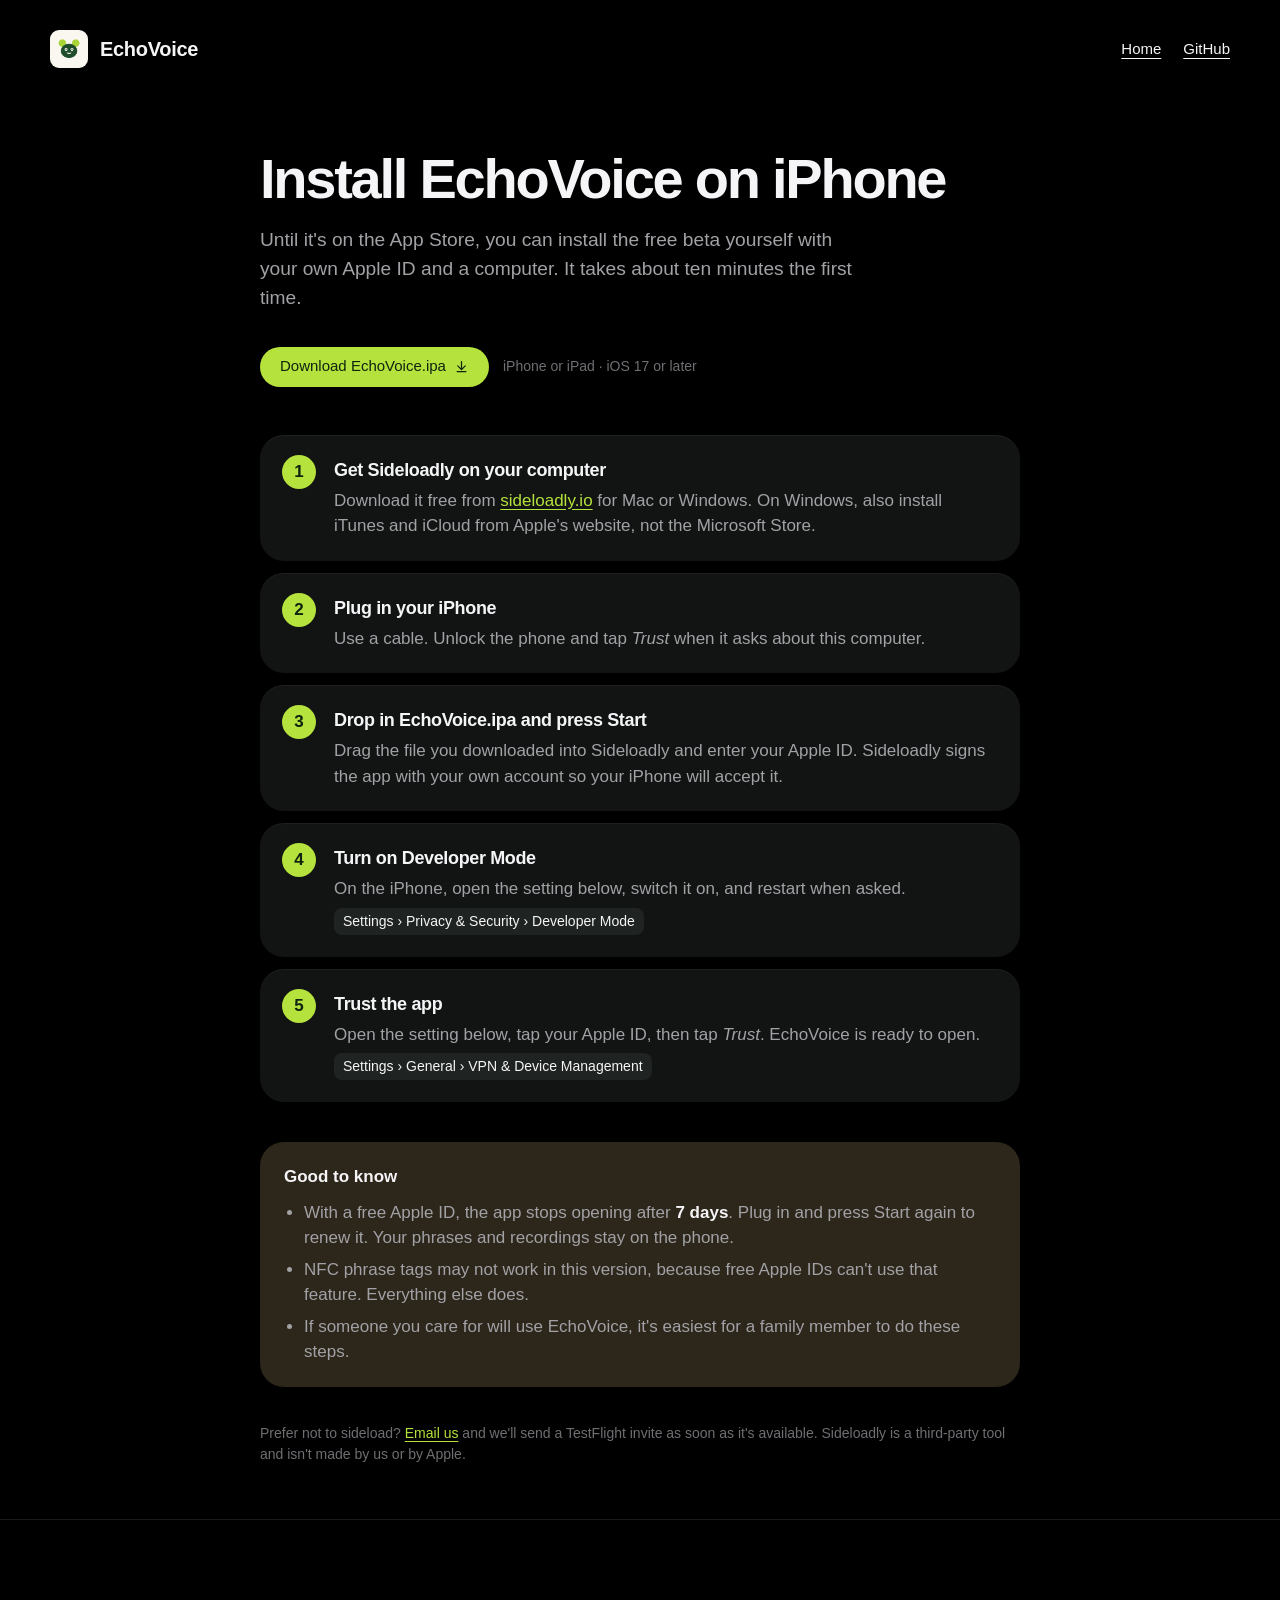
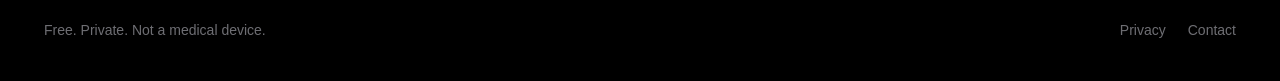
==== docs/install/index.html @ b1e069a7 "feat: EchoVoice, a free and private AAC app for iPhone and iPad Initial public release of the app so" ====
<!doctype html>
<html lang="en">
<head>
  <meta charset="utf-8">
  <meta name="viewport" content="width=device-width, initial-scale=1, viewport-fit=cover">
  <title>Install EchoVoice</title>
  <meta name="description" content="How to install the EchoVoice beta on your iPhone or iPad with Sideloadly.">
  <meta name="theme-color" content="#000000">
  <link rel="icon" href="../assets/app-icon.png" type="image/png">
  <link rel="stylesheet" href="../site.css">
  <style>
    .install { width: min(760px, 100% - 32px); margin: 0 auto; padding: 150px 0 40px; }
    .install h1 { font-size: clamp(36px, 5vw, 56px); font-weight: 600; letter-spacing: -.04em; }
    .install .lead { margin: 18px 0 0; max-width: 600px; text-align: left; }
    .dl { display: flex; flex-wrap: wrap; align-items: center; gap: 14px; margin: 34px 0 10px; }
    .dl small { color: var(--dim); font-size: 14px; }
    .steps { list-style: none; margin: 48px 0 0; padding: 0; counter-reset: step; display: grid; gap: 12px; }
    .steps li { counter-increment: step; position: relative; padding: 22px 24px 22px 74px; border-radius: 24px; background: #121413; box-shadow: inset 0 1px 0 rgba(255, 255, 255, .05); color: var(--muted); }
    .steps li::before { content: counter(step); position: absolute; left: 22px; top: 20px; width: 34px; height: 34px; border-radius: 50%; display: grid; place-items: center; background: var(--lime); color: var(--lime-ink); font-weight: 700; }
    .steps b { display: block; color: var(--ink); font-size: 18px; letter-spacing: -.02em; margin-bottom: 4px; }
    .steps a, .fine a { color: var(--lime); text-decoration: underline; text-underline-offset: 3px; }
    .path { display: inline-block; margin-top: 6px; padding: 3px 9px; border-radius: 8px; background: #1f2321; color: var(--ink); font-size: 14px; }
    .heads { margin: 40px 0 0; padding: 22px 24px; border-radius: 24px; background: color-mix(in srgb, var(--amber) 12%, #121413); color: var(--muted); }
    .heads b { color: var(--ink); }
    .heads ul { margin: 10px 0 0; padding-left: 20px; display: grid; gap: 6px; }
    .fine { margin-top: 36px; color: var(--dim); font-size: 14px; }
  </style>
</head>
<body>
  <header class="topbar">
    <a class="brand brand-lg" href="../" aria-label="EchoVoice home">
      <img src="../assets/app-icon.png" alt="" width="38" height="38">
      <span>EchoVoice</span>
    </a>
    <nav class="top-links" aria-label="Quick links">
      <a href="../">Home</a>
      <a href="https://github.com/ayaanrustagi/echovoice">GitHub</a>
    </nav>
  </header>

  <main class="install">
    <h1>Install EchoVoice on iPhone</h1>
    <p class="lead">Until it's on the App Store, you can install the free beta yourself with your own Apple ID and a computer. It takes about ten minutes the first time.</p>

    <div class="dl">
      <a class="cta cta-sm" href="https://github.com/ayaanrustagi/echovoice/releases/latest/download/EchoVoice.ipa">Download EchoVoice.ipa <svg class="i" viewBox="0 0 24 24"><path d="M12 4v12M6 11l6 6 6-6M5 20h14"/></svg></a>
      <small>iPhone or iPad · iOS 17 or later</small>
    </div>

    <ol class="steps">
      <li><b>Get Sideloadly on your computer</b>Download it free from <a href="https://sideloadly.io">sideloadly.io</a> for Mac or Windows. On Windows, also install iTunes and iCloud from Apple's website, not the Microsoft Store.</li>
      <li><b>Plug in your iPhone</b>Use a cable. Unlock the phone and tap <em>Trust</em> when it asks about this computer.</li>
      <li><b>Drop in EchoVoice.ipa and press Start</b>Drag the file you downloaded into Sideloadly and enter your Apple ID. Sideloadly signs the app with your own account so your iPhone will accept it.</li>
      <li><b>Turn on Developer Mode</b>On the iPhone, open the setting below, switch it on, and restart when asked.<br><span class="path">Settings › Privacy &amp; Security › Developer Mode</span></li>
      <li><b>Trust the app</b>Open the setting below, tap your Apple ID, then tap <em>Trust</em>. EchoVoice is ready to open.<br><span class="path">Settings › General › VPN &amp; Device Management</span></li>
    </ol>

    <div class="heads">
      <b>Good to know</b>
      <ul>
        <li>With a free Apple ID, the app stops opening after <b>7 days</b>. Plug in and press Start again to renew it. Your phrases and recordings stay on the phone.</li>
        <li>NFC phrase tags may not work in this version, because free Apple IDs can't use that feature. Everything else does.</li>
        <li>If someone you care for will use EchoVoice, it's easiest for a family member to do these steps.</li>
      </ul>
    </div>

    <p class="fine">Prefer not to sideload? <a href="mailto:ayaan.rustagi2010@gmail.com?subject=EchoVoice%20beta">Email us</a> and we'll send a TestFlight invite as soon as it's available. Sideloadly is a third-party tool and isn't made by us or by Apple.</p>
  </main>

  <footer class="foot">
    <div class="foot-row">
      <span>Free. Private. Not a medical device.</span>
      <nav aria-label="Footer"><a href="../privacy/">Privacy</a><a href="mailto:ayaan.rustagi2010@gmail.com">Contact</a></nav>
    </div>
  </footer>
</body>
</html>
---- docs/site.css ----
:root {
  --bg: #000;
  --ink: #f5f5f7;
  --muted: #a1a1a6;
  --dim: #6e6e73;
  --panel: #111312;
  --panel-2: #1a1d1b;
  --line: rgba(255, 255, 255, .1);
  --lime: #b5e23c;
  --lime-ink: #10230f;
  --forest: #1e4f2e;
  --amber: #f0a64a;
  --red: #df4b49;
  --frame-a: #9aa0a8;
  --frame-b: #3a3e45;
  --font: -apple-system, BlinkMacSystemFont, "SF Pro Display", "SF Pro Text", "Helvetica Neue", Helvetica, Arial, sans-serif;
  --ease: cubic-bezier(.16, 1, .3, 1);
  --spring: cubic-bezier(.34, 1.56, .64, 1);
  /* die-cut sticker edge: white rim + soft drop */
  --die: drop-shadow(2.5px 0 0 #fff) drop-shadow(-2.5px 0 0 #fff) drop-shadow(0 2.5px 0 #fff) drop-shadow(0 -2.5px 0 #fff) drop-shadow(0 14px 22px rgba(0, 0, 0, .55));
  color-scheme: dark;
}

*, *::before, *::after { box-sizing: border-box; }
html { scroll-behavior: smooth; -webkit-text-size-adjust: 100%; }
body { margin: 0; background: var(--bg); color: var(--ink); font: 400 17px/1.5 var(--font); -webkit-font-smoothing: antialiased; overflow-x: hidden; }
img { display: block; max-width: 100%; height: auto; }
a { color: inherit; text-decoration: none; }
figure { margin: 0; }
:focus-visible { outline: 2px solid var(--lime); outline-offset: 4px; border-radius: 10px; }
.i { width: 18px; height: 18px; fill: none; stroke: currentColor; stroke-width: 2; stroke-linecap: round; stroke-linejoin: round; flex: none; }
.skip { position: absolute; left: -999px; top: 10px; z-index: 99; background: var(--lime); color: var(--lime-ink); padding: 8px 14px; border-radius: 999px; }
.skip:focus { left: 16px; }

h1, h2 { margin: 0; font-weight: 700; letter-spacing: -.035em; line-height: 1.04; text-wrap: balance; }
h1 { font-size: clamp(40px, 5.6vw, 76px); }
h2 { font-size: clamp(32px, 4.4vw, 56px); }
.mega { font-size: clamp(48px, 8.4vw, 120px); line-height: .98; letter-spacing: -.045em; }
.lead { margin: 20px auto 0; max-width: 600px; font-size: clamp(17px, 1.5vw, 20px); color: var(--muted); }
.lime { color: var(--lime); }

/* ── Liquid glass ── */
.liquid {
  position: relative;
  background: rgba(38, 42, 40, .42);
  backdrop-filter: blur(18px) saturate(190%) brightness(1.08);
  -webkit-backdrop-filter: blur(18px) saturate(190%) brightness(1.08);
  box-shadow:
    inset 0 1px .5px rgba(255, 255, 255, .28),
    inset 0 -1px .5px rgba(255, 255, 255, .06),
    inset 0 0 8px rgba(255, 255, 255, .05),
    0 .5px 1px rgba(0, 0, 0, .3),
    0 14px 34px -10px rgba(0, 0, 0, .6);
  border: 0;
}
/* specular rim: bright at the top-left, fading around the edge */
.liquid::before {
  content: ""; position: absolute; inset: 0; border-radius: inherit; padding: 1px; pointer-events: none;
  background: linear-gradient(140deg, rgba(255, 255, 255, .55), rgba(255, 255, 255, .08) 30%, rgba(255, 255, 255, .02) 60%, rgba(255, 255, 255, .22));
  -webkit-mask: linear-gradient(#000 0 0) content-box, linear-gradient(#000 0 0);
  -webkit-mask-composite: xor; mask-composite: exclude;
}
@supports not ((backdrop-filter: blur(1px)) or (-webkit-backdrop-filter: blur(1px))) {
  .liquid { background: rgba(30, 33, 31, .94); }
}

/* ── Top bar (scrolls away) ── */
.topbar { position: absolute; inset: 0 0 auto; z-index: 20; display: flex; justify-content: space-between; align-items: center; width: min(1180px, 100% - 32px); margin: 0 auto; padding-top: 30px; }
.brand { display: flex; align-items: center; gap: 10px; font-weight: 600; font-size: 17px; letter-spacing: -.015em; }
.brand img { border-radius: 8px; }
.brand-lg { font-size: 20px; gap: 12px; }
.brand-lg img { border-radius: 9px; }
.top-links { display: flex; gap: 22px; }
.top-links a { display: inline-flex; align-items: center; gap: 6px; font-weight: 500; font-size: 15px; text-decoration: underline; text-underline-offset: 4px; text-decoration-thickness: 1px; }
.top-links a:hover { color: var(--lime); }
.top-links .i { width: 15px; height: 15px; }

/* ── Glass pill (slides in after the hero) ── */
.nav-wrap { position: fixed; inset: 14px 0 auto; z-index: 50; display: flex; justify-content: center; padding: 0 12px; pointer-events: none; }
.nav {
  pointer-events: auto; width: min(1120px, 100%);
  display: flex; align-items: center; gap: 10px;
  padding: 7px 7px 7px 14px; border-radius: 999px;
  opacity: 0; transform: translateY(-140%) scale(.96);
  transition: opacity .5s var(--ease), transform .7s var(--ease);
}
.nav.shown { opacity: 1; transform: none; }
.nav-links { margin-left: auto; display: flex; gap: 2px; }
.nav-links a { padding: 8px 14px; border-radius: 999px; font-size: 14.5px; color: rgba(245, 245, 247, .78); transition: color .2s, background .25s; }
.nav-links a:hover { color: var(--ink); background: rgba(255, 255, 255, .08); }
.nav-links a.active { color: var(--ink); background: rgba(255, 255, 255, .11); }
.nav-cta {
  display: inline-flex; align-items: center; height: 40px; padding: 0 18px; border-radius: 999px;
  background: #f5f5f7; color: #0b0c0c; font-weight: 600; font-size: 14.5px;
  transition: transform .35s var(--spring), background .2s;
}
.nav-cta:hover { transform: scale(1.04); background: #fff; }
.nav-cta:active { transform: scale(.96); }

/* ── Buttons ── */
.cta {
  display: inline-flex; align-items: center; gap: 10px;
  height: 54px; padding: 0 30px; border-radius: 999px;
  background: var(--lime); color: var(--lime-ink); font-weight: 600; font-size: 18px;
  transition: transform .4s var(--spring), box-shadow .3s;
  box-shadow: 0 0 0 0 rgba(181, 226, 60, .4);
}
.cta:hover { transform: scale(1.04); box-shadow: 0 0 0 8px rgba(181, 226, 60, .14); }
.cta:active { transform: scale(.97); }
.cta .i { transition: transform .3s var(--ease); }
.cta:hover .i { transform: translateX(3px); }
.cta.ghost { background: transparent; color: var(--ink); border: 1.5px solid var(--line); }
.cta.ghost:hover { border-color: var(--ink); box-shadow: none; }

/* ── Device frames ──
   Corner radii are proportional (width% / height%) so the screen curve matches a
   real iPhone at any size and never clips the app's own tab bar. Screen corner:
   55pt on a 393×852pt display = 14% / 6.45%. */
.iphone {
  /* Bezel p = 1.8% of width. Screen corner 14% of screen width (55pt/393pt).
     Outer corner = screen corner + bezel, so the curves stay concentric:
     horizontal 15.3% of frame width, vertical 7.2% of frame height. */
  position: relative;
  display: flow-root; /* stop the img margin collapsing out of the frame */
  padding: 0; /* % padding resolves against the PARENT's width, so the bezel lives on the img margin instead */
  border-radius: 15.3% / 7.2%;
  background: #050505;
  box-shadow:
    0 0 0 2px #a3a9b1,
    0 0 0 3.5px #4b4f56,
    0 40px 80px -30px rgba(0, 0, 0, .95);
}
.iphone::before, .iphone::after { content: ""; position: absolute; width: 3px; border-radius: 2px; background: #8d939b; }
.iphone::before { left: -5px; top: 19%; height: 6%; box-shadow: 0 46px 0 #8d939b; }
.iphone::after { right: -5px; top: 25%; height: 10%; }
.iphone img { width: 96.4%; margin: 1.8%; border-radius: 14% / 6.44%; } /* img margin % = % of the phone's own width */

.ipad {
  padding: 12px; border-radius: 40px; background: #1b1d1c;
  box-shadow: inset 0 0 0 1.5px rgba(255, 255, 255, .16), 0 50px 90px -30px rgba(0, 0, 0, .9);
}
.ipad img { border-radius: 4.5% / 3.4%; }
.ipad { border-radius: 6% / 4.5%; }

/* ── Stickers ── */
.sticker { position: absolute; display: block; filter: var(--die); transform: rotate(var(--r, 0deg)); }
.sticker svg { display: block; width: 100%; height: 100%; }

/* ── Hero ── */
.hero { position: relative; text-align: center; padding: 150px 16px 0; overflow: hidden; }
.kicker { margin: 0 0 12px; font-size: 18px; font-weight: 500; letter-spacing: -.01em; color: #8e8e93; }
.hero h1 { margin: 0 auto 26px; max-width: 760px; font-size: clamp(36px, 4.2vw, 56px); font-weight: 600; letter-spacing: -.04em; line-height: 1.06; }
.cta-sm { height: 40px; padding: 0 20px; font-size: 15px; gap: 8px; font-weight: 500; }
.cta-sm .i { width: 15px; height: 15px; }

.stage { position: relative; width: min(1100px, 100%); height: clamp(640px, 64vw, 880px); margin: 40px auto 0; perspective: 1400px; }
.hero-tilt {
  position: absolute; left: 50%; top: 4%; width: clamp(270px, 27vw, 380px); translate: -50% 0; z-index: 3;
  transform-origin: 50% 0;
  transform: rotateX(calc(16deg * (1 - var(--hp, 0)))) scale(calc(.9 + .1 * var(--hp, 0)));
}
.hero-phone { width: 100%; }
.stage .sticker { left: var(--x); top: var(--y); z-index: 4; }
.s-mic { width: 58px; height: 58px; }
.s-wave { width: 96px; height: 46px; }
.s-onetap { width: 160px; height: 87px; }
.s-bigbear { width: clamp(170px, 19vw, 250px); height: clamp(156px, 17.4vw, 229px); z-index: 2 !important; }

/* a finger tap on a tile, then what it said */
.tap {
  position: absolute; left: var(--tx, 27%); top: var(--ty, 39%); width: 54px; height: 54px; margin: -27px 0 0 -27px;
  border-radius: 50%; background: rgba(255, 255, 255, .55); box-shadow: 0 0 0 2px rgba(255, 255, 255, .8);
  opacity: 0; pointer-events: none;
  transition: left .7s var(--ease), top .7s var(--ease);
}
.tap.press { animation: press .9s var(--ease); }
@keyframes press {
  0% { opacity: 0; scale: 1.4; }
  25% { opacity: 1; scale: .8; }
  45% { opacity: .9; scale: 1; }
  100% { opacity: 0; scale: 2.2; }
}
.said {
  position: absolute; left: 88%; top: var(--by, 34%); z-index: 6; margin: 0;
  padding: 14px 20px; border-radius: 24px 24px 24px 6px;
  background: var(--lime); color: var(--lime-ink); font-weight: 700; font-size: 19px; letter-spacing: -.02em; white-space: nowrap;
  filter: var(--die);
  opacity: 0; scale: .4; transform-origin: 0 100%; rotate: -4deg;
  transition: top .5s var(--ease);
}
.said.show { animation: said 2.6s var(--spring) forwards; }
@keyframes said {
  0% { opacity: 0; scale: .4; }
  18% { opacity: 1; scale: 1; }
  80% { opacity: 1; scale: 1; translate: 0 -6px; }
  100% { opacity: 0; scale: .9; translate: 0 -16px; }
}

/* ── Blocks ── */
.block { position: relative; padding: clamp(110px, 14vw, 190px) 16px 0; text-align: center; }
.head { max-width: 720px; margin: 0 auto; }
.head p { margin: 16px auto 0; color: var(--muted); font-size: clamp(16px, 1.4vw, 19px); max-width: 560px; }

.duo { position: relative; width: min(700px, 100%); height: clamp(520px, 62vw, 700px); margin: 70px auto 0; }
.duo .iphone { position: absolute; top: 0; width: clamp(220px, 27vw, 310px); }
.duo-front { left: 50%; z-index: 2; translate: calc(-38% + var(--p, 0) * -14%) 0; rotate: calc(var(--p, 0) * -2deg); }
.duo-back { left: 50%; translate: calc(-70% + var(--p, 0) * -22%) 8%; rotate: calc(-7deg + var(--p, 0) * -3deg); opacity: .78; }
.s-tile-a { width: 120px; height: 98px; left: 4%; top: 58%; z-index: 3; }
.s-tile-b { width: 112px; height: 92px; right: 6%; top: 18%; z-index: 3; }
.points { list-style: none; margin: 40px auto 0; padding: 0; max-width: 980px; display: grid; grid-template-columns: repeat(3, 1fr); gap: 32px; text-align: left; }
.points li { color: var(--muted); font-size: 16px; border-top: 1px solid var(--line); padding-top: 18px; }
.points b { display: block; color: var(--ink); font-size: 20px; letter-spacing: -.02em; margin-bottom: 6px; }

.inline-wave { display: inline-flex; align-items: center; gap: .05em; height: .75em; vertical-align: -.02em; margin: 0 .02em; }
.inline-wave i { width: .07em; height: 100%; border-radius: 99px; background: var(--lime); animation: bars 1.2s ease-in-out infinite; transform-origin: center; }
.inline-wave i:nth-child(2n) { animation-delay: -.3s; } .inline-wave i:nth-child(3n) { animation-delay: -.6s; } .inline-wave i:nth-child(5) { animation-delay: -.9s; }
@keyframes bars { 0%, 100% { transform: scaleY(.3); } 50% { transform: scaleY(1); } }

.bank-stage { position: relative; width: min(900px, 100%); margin: 70px auto 0; }
.bank-phone { width: clamp(240px, 28vw, 320px); margin: 0 auto; }
.quote-card {
  position: absolute; display: flex; align-items: center; gap: 12px; padding: 14px 18px 14px 14px; text-align: left;
  border-radius: 22px; background: #f7f5ed; color: #0b2415; box-shadow: 0 24px 50px -16px rgba(0, 0, 0, .8);
}
.quote-card b { display: block; font-size: 16px; }
.quote-card small { color: #5a665c; font-size: 12px; }
.play { width: 38px; height: 38px; border-radius: 50%; background: var(--forest); color: var(--lime); display: grid; place-items: center; flex: none; }
.play .i { width: 16px; height: 16px; margin-left: 2px; }
.q1 { left: 0; top: 26%; rotate: -4deg; }
.q2 { right: 2%; top: 58%; rotate: 3deg; }
.s-bank-mic { width: 86px; height: 86px; right: 14%; top: 8%; }

.split { display: grid; grid-template-columns: 1fr 1fr; gap: 60px; align-items: center; width: min(1120px, 100%); margin: 0 auto; text-align: left; }
.split-copy .lead { margin-left: 0; }
.note { margin: 18px 0 0; font-size: 14px; color: var(--dim); }
.split-art { position: relative; display: flex; justify-content: center; }
.split-art .iphone { width: clamp(230px, 26vw, 310px); }
.tilt-r { rotate: 4deg; }
.mini-chart { position: absolute; left: 0; bottom: 12%; width: 220px; padding: 14px 16px; border-radius: 20px; rotate: -3deg; z-index: 2; }
.mini-chart small { font-size: 12px; color: var(--muted); }
.mini-chart svg { width: 100%; margin-top: 8px; }
.mini-chart rect { fill: rgba(181, 226, 60, .14); }
.mini-chart polyline { fill: none; stroke: var(--lime); stroke-width: 3; stroke-linecap: round; stroke-linejoin: round; stroke-dasharray: 260; stroke-dashoffset: 260; transition: stroke-dashoffset 1.6s var(--ease) .3s; }
.mini-chart.in polyline { stroke-dashoffset: 0; }

.ipads { position: relative; width: min(720px, 100%); height: clamp(340px, 42vw, 560px); margin: 60px auto 0; }
.ipad { position: absolute; width: clamp(210px, 28vw, 360px); padding: 9px; }
.ipad-front { left: 50%; z-index: 2; translate: calc(-30% + var(--p, 0) * -10%) 0; }
.ipad-back { left: 50%; translate: calc(-78% + var(--p, 0) * -14%) 10%; rotate: calc(-6deg + var(--p, 0) * -2deg); opacity: .6; }

.wall {
  width: min(1040px, 100%); margin: 60px auto 0; padding: clamp(36px, 6vw, 70px) clamp(20px, 4vw, 50px);
  border-radius: 44px; background: radial-gradient(120% 90% at 50% 0%, #17231b, #0c0f0d 70%);
  border: 1px solid var(--line);
  display: grid; grid-template-columns: repeat(3, 1fr); gap: clamp(28px, 4vw, 48px) 20px;
}
.tag { display: grid; justify-items: center; gap: 16px; }
.tag svg { width: clamp(84px, 10vw, 120px); height: clamp(84px, 10vw, 120px); filter: var(--die); transform: rotate(var(--r)); transition: transform .5s var(--spring); }
.tag:hover svg { transform: rotate(0deg) scale(1.08); }
.tag figcaption { font-weight: 600; font-size: 16px; }

.privacy .facts { width: min(980px, 100%); margin: 60px auto 0; display: grid; grid-template-columns: repeat(3, 1fr); gap: 32px; text-align: left; }
.facts p { margin: 0; padding-top: 18px; border-top: 1px solid var(--line); color: var(--muted); }
.facts b { display: block; color: var(--ink); font-size: 20px; letter-spacing: -.02em; margin-bottom: 6px; }

.story blockquote { margin: 0 auto; max-width: 860px; }
.story blockquote p { margin: 0; font-size: clamp(26px, 3.4vw, 42px); line-height: 1.2; font-weight: 600; letter-spacing: -.03em; text-wrap: balance; }
.story footer { margin-top: 26px; color: var(--muted); font-size: 15px; }
.s-story { position: relative; display: inline-block; width: 110px; height: 100px; margin-bottom: 30px; }

.get { overflow: hidden; padding-bottom: 0; }
.get-row { display: flex; flex-wrap: wrap; justify-content: center; gap: 12px; margin-top: 34px; }
/* show only the top of the phone, fading into the footer */
.peek-wrap {
  height: clamp(300px, 34vw, 420px); margin-top: 80px; overflow: hidden;
  -webkit-mask-image: linear-gradient(#000 55%, transparent); mask-image: linear-gradient(#000 55%, transparent);
}
.peek { width: clamp(240px, 28vw, 320px); margin: 0 auto; }

.foot { padding: 70px clamp(16px, 4vw, 44px) 40px; border-top: 1px solid var(--line); position: relative; z-index: 1; background: var(--bg); }
.wordmark { margin: 0; font-weight: 800; letter-spacing: -.06em; line-height: .8; font-size: clamp(64px, 17vw, 250px); color: #121513; text-align: center; user-select: none; }
.foot-row { display: flex; justify-content: space-between; flex-wrap: wrap; gap: 14px; margin-top: 30px; color: var(--dim); font-size: 14px; }
.foot-row nav { display: flex; gap: 22px; }
.foot-row a:hover { color: var(--ink); }

/* scroll parallax: JS sets --sy from each element's distance to viewport centre */
[data-speed]:not(.stage .sticker) { translate: 0 var(--sy, 0px); }

/* ── Bento ── */
.bento {
  width: min(1100px, 100%); margin: 56px auto 0;
  display: grid; grid-template-columns: repeat(4, 1fr); grid-auto-rows: 190px; gap: 12px; text-align: center;
}
.tile {
  position: relative; overflow: hidden; display: flex; flex-direction: column;
  border-radius: 26px; background: #161817; box-shadow: inset 0 1px 0 rgba(255, 255, 255, .05);
  transition: transform .5s var(--spring), background .3s;
}
.tile:hover { transform: translateY(-3px); background: #1b1e1c; }
.tile > p { margin: auto 0 0; padding: 0 16px 16px; font-size: 13px; line-height: 1.35; color: #d1d1d6; font-weight: 500; }
.b-art { flex: 1; min-height: 0; padding: 18px 18px 10px; display: flex; flex-direction: column; gap: 8px; justify-content: center; }
.b-art.center { align-items: center; }
.b-sticker { width: 86px; height: 86px; filter: var(--die); transition: transform .5s var(--spring); }
.tile:hover .b-sticker { transform: rotate(-8deg) scale(1.08); }

.b-voice { grid-row: span 2; }
.b-pdf { grid-row: span 2; }
.b-siri { grid-column: span 2; }
.b-suggest { grid-column: span 2; }
.b-ipad { grid-column: span 2; }

.crop-phone { padding: 22px 26px 0; justify-content: flex-start; }
.crop-phone img { width: 100%; border-radius: 30px 30px 0 0; outline: 6px solid #2c3036; mask-image: linear-gradient(#000 70%, transparent); -webkit-mask-image: linear-gradient(#000 70%, transparent); }
.crop-ipad { padding: 18px 40px 0; justify-content: flex-start; }
.crop-ipad img { width: 100%; border-radius: 22px 22px 0 0; outline: 8px solid #2a2c2b; mask-image: linear-gradient(#000 75%, transparent); -webkit-mask-image: linear-gradient(#000 75%, transparent); }

.chips-row { display: flex; gap: 6px; justify-content: center; }
.chips-row span { padding: 6px 12px; border-radius: 10px; background: #26302a; color: #e8f2dc; font-weight: 600; font-size: 14px; }
.suggest { display: flex; align-items: center; gap: 8px; justify-content: center; padding: 10px 14px; border-radius: 16px; font-size: 14px; font-weight: 500; color: var(--ink); }
.suggest .i { width: 15px; height: 15px; color: var(--lime); fill: var(--lime); stroke: none; }
.suggest.dim { opacity: .5; }

.partner { width: 100%; padding: 14px; border-radius: 16px; background: #f7f5ed; color: #0b2415; text-align: left; transform: rotate(180deg) scaleX(-1); }
.partner small { display: block; font-size: 10px; color: #5a665c; }
.partner b { font-size: 19px; letter-spacing: -.02em; }
.b-partner .partner { transform: none; }

.notif { display: flex; gap: 10px; align-items: flex-start; text-align: left; padding: 12px 14px; border-radius: 18px; }
.notif img { border-radius: 8px; flex: none; }
.notif div { flex: 1; display: grid; font-size: 13px; color: rgba(235, 235, 245, .65); line-height: 1.3; }
.notif b { color: var(--ink); font-size: 14px; }
.notif time { font-size: 12px; color: rgba(235, 235, 245, .4); }
.action-row { display: flex; gap: 6px; justify-content: center; }
.act { padding: 6px 12px; border-radius: 999px; background: #232624; font-size: 12px; font-weight: 600; color: #c7c7cc; }
.act.on { background: #f0a64a; color: #2b1b06; }

.round { width: 64px; height: 64px; border-radius: 50%; display: grid; place-items: center; background: #232624; box-shadow: inset 0 1px 0 rgba(255, 255, 255, .08); }
.round .i { width: 28px; height: 28px; color: var(--amber); }
.lock-ring { box-shadow: inset 0 0 0 3px var(--lime); }
.lock-ring .i { color: var(--lime); }

.doc { width: 82%; padding: 16px; border-radius: 12px; background: #f7f5ed; color: #0b2415; text-align: left; display: grid; gap: 7px; transform: rotate(-3deg); box-shadow: 0 20px 40px -14px rgba(0, 0, 0, .8); }
.doc b { font-size: 12px; }
.doc i { height: 5px; border-radius: 3px; background: #dfe3d8; }
.doc i.short { width: 60%; }
.doc svg { width: 100%; }
.doc polyline { fill: none; stroke: #1e4f2e; stroke-width: 2.5; stroke-linecap: round; stroke-linejoin: round; }
.doc span { font-size: 10px; font-weight: 700; color: #5a665c; }

.bento-cta { margin-top: 36px; }

/* ── Motion ── */
.js .load { opacity: 0; transform: translateY(26px); animation: rise 1s var(--ease) forwards; animation-delay: calc(var(--d) * .12s + .1s); }
@keyframes rise { to { opacity: 1; transform: none; } }

.js .hero-phone { opacity: 0; transform: translateY(160px); animation: rise 1.4s var(--ease) .45s forwards; }
.js .stage .sticker { opacity: 0; scale: .2; animation: pop .8s var(--spring) forwards; animation-delay: calc(.7s + var(--i, 0) * .08s); }
@keyframes pop { to { opacity: 1; scale: 1; } }
@keyframes float { 0%, 100% { transform: rotate(var(--r)) translateY(0); } 50% { transform: rotate(var(--r)) translateY(-12px); } }

/* Scroll reveal: content focuses in from a blur as it arrives */
.js .pop {
  opacity: 0; filter: blur(14px); transform: translateY(28px) rotate(var(--r, 0deg)) scale(.97);
  transition: opacity .9s var(--ease), filter 1s var(--ease), transform 1s var(--ease);
  transition-delay: var(--delay, 0s);
}
.js .pop.in { opacity: 1; filter: none; transform: rotate(var(--r, 0deg)); }
.js .sticker.pop.in { filter: var(--die); }
.js .sticker.pop { transform: rotate(var(--r)) scale(.3); }
.js .sticker.pop.in { transform: rotate(var(--r)) scale(1); }
.js .tag.pop { transform: translateY(40px) scale(.7); }
.js .tag.pop.in { transform: none; }
.js .slide-up { opacity: 0; filter: blur(10px); transform: translateY(120px); transition: opacity 1s var(--ease), filter 1.1s var(--ease), transform 1.3s var(--ease); }
.js .slide-up.in { filter: none; }
.js .slide-up.in { opacity: 1; transform: none; }
.js .tilt-r.slide-up.in { transform: none; }

@media (prefers-reduced-motion: reduce) {
  *, *::before, *::after { animation: none !important; transition: none !important; scroll-behavior: auto !important; }
  .js .load, .js .hero-phone, .js .stage .sticker, .js .pop, .js .slide-up { opacity: 1 !important; transform: none !important; scale: 1 !important; }
  .mini-chart polyline { stroke-dashoffset: 0; }
}

/* ── Responsive ── */
@media (max-width: 1000px) {
  .said { left: 58%; }
  .split { grid-template-columns: 1fr; text-align: center; }
  .split-copy .lead { margin-left: auto; }
  .bento { grid-template-columns: repeat(2, 1fr); }
  .b-ipad { grid-column: span 2; }
}
@media (max-width: 860px) {
  .nav-links { display: none; }
  .nav-cta { margin-left: auto; }
}
@media (max-width: 700px) {
  .topbar { padding-top: 22px; }
  .top-links a:first-child { display: none; }
  .hero { padding-top: 120px; }
  .kicker { font-size: 15px; }
  .stage { height: 620px; margin-top: 24px; }
  .hero-tilt { width: 250px; }
  .said { left: auto; right: -8px; font-size: 15px; padding: 10px 14px; }
  .s-bigbear { width: 120px; height: 110px; --x: 66% !important; --y: 44% !important; }
  .s-onetap { width: 110px; height: 60px; --x: 66% !important; --y: -2% !important; }
  .s-mic { width: 46px; height: 46px; --x: 2% !important; --y: 8% !important; }
  .s-wave { --x: 0% !important; --y: 56% !important; }
  .points, .privacy .facts { grid-template-columns: 1fr; gap: 20px; }
  .wall { grid-template-columns: 1fr 1fr; border-radius: 32px; }
  .q1 { left: -6px; top: 14%; } .q2 { right: -6px; top: 66%; }
  .quote-card b { font-size: 14px; }
  .s-bank-mic { right: 2%; width: 64px; height: 64px; }
  .s-tile-a { width: 92px; height: 76px; left: 0; } .s-tile-b { width: 86px; height: 70px; right: 0; }
  .mini-chart { left: 4%; bottom: -30px; }
  .ipads { height: 360px; }
  .bento { grid-auto-rows: 170px; }
  .b-siri, .b-suggest { grid-column: span 2; }
}

.file { display: grid; justify-items: center; gap: 4px; padding: 16px 18px; border-radius: 16px; background: #232624; box-shadow: inset 0 1px 0 rgba(255, 255, 255, .07); }
.file .i { width: 26px; height: 26px; color: var(--lime); margin-bottom: 4px; }
.file b { font-size: 13px; }
.file small { font-size: 11px; color: var(--muted); }

/* chart card sits on the phone: solid, not glass, so the cream screen doesn't bleed through */
.mini-chart { background: #1c1f1d; box-shadow: inset 0 1px 0 rgba(255, 255, 255, .08), 0 24px 50px -16px rgba(0, 0, 0, .85); }
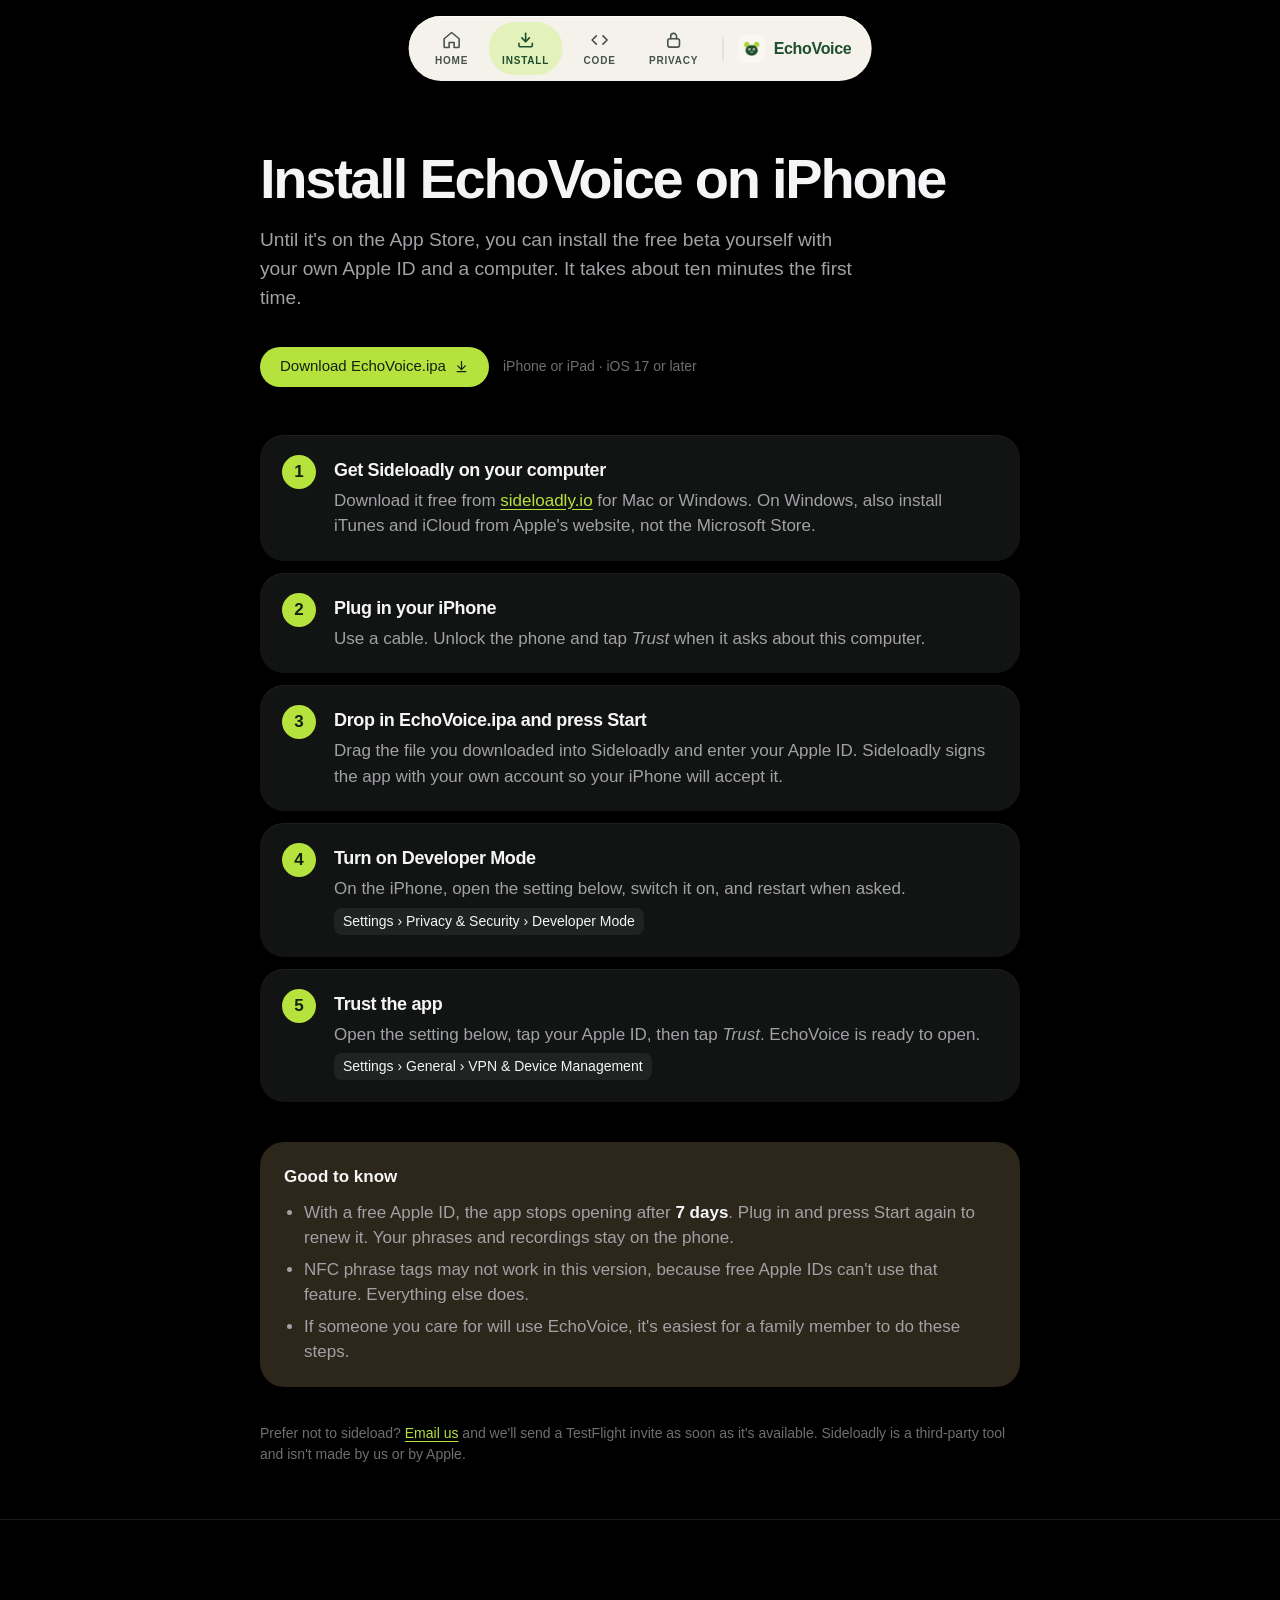
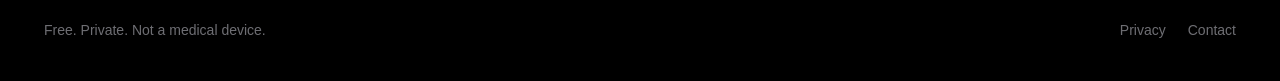
==== commit 7adb8534: "feat: swap glass nav for dock header with tab-bar on phones Co-Authored-By: Claude Opus 5.5 <noreply" ====
--- a/docs/install/index.html
+++ b/docs/install/index.html
@@ -24,18 +24,19 @@
     .heads b { color: var(--ink); }
     .heads ul { margin: 10px 0 0; padding-left: 20px; display: grid; gap: 6px; }
     .fine { margin-top: 36px; color: var(--dim); font-size: 14px; }
+    @media (max-width: 700px) { .install { padding-top: 56px; } }
   </style>
 </head>
 <body>
-  <header class="topbar">
-    <a class="brand brand-lg" href="../" aria-label="EchoVoice home">
-      <img src="../assets/app-icon.png" alt="" width="38" height="38">
-      <span>EchoVoice</span>
-    </a>
-    <nav class="top-links" aria-label="Quick links">
-      <a href="../">Home</a>
-      <a href="https://github.com/ayaanrustagi/echovoice">GitHub</a>
+  <header class="dock dock-static" aria-label="Main">
+    <nav class="dock-tabs">
+      <a class="dock-tab" href="../"><svg class="i" viewBox="0 0 24 24"><path class="ic-house" d="M3 10.5 12 3l9 7.5V20a1 1 0 0 1-1 1h-5v-6h-6v6H4a1 1 0 0 1-1-1z"/></svg>Home</a>
+      <a class="dock-tab active" href="./" aria-current="page"><svg class="i" viewBox="0 0 24 24"><g class="ic-arrow"><path d="M12 4v10"/><path d="m7.5 9.5 4.5 4.5 4.5-4.5"/></g><path d="M4 16v3a1 1 0 0 0 1 1h14a1 1 0 0 0 1-1v-3"/></svg>Install</a>
+      <a class="dock-tab" href="https://github.com/ayaanrustagi/echovoice"><svg class="i" viewBox="0 0 24 24"><path d="m8 7-5 5 5 5M16 7l5 5-5 5"/></svg>Code</a>
+      <a class="dock-tab" href="../privacy/"><svg class="i" viewBox="0 0 24 24"><rect x="5" y="10.5" width="14" height="10" rx="2.5"/><path d="M8.5 10.5V7.5a3.5 3.5 0 0 1 7 0v3"/></svg>Privacy</a>
     </nav>
+    <span class="dock-rule" aria-hidden="true"></span>
+    <a class="dock-brand" href="../" aria-label="EchoVoice home"><img src="../assets/app-icon.png" alt="" width="28" height="28"><span>EchoVoice</span></a>
   </header>
 
   <main class="install">
--- a/docs/site.css
+++ b/docs/site.css
@@ -39,63 +39,85 @@
 .lead { margin: 20px auto 0; max-width: 600px; font-size: clamp(17px, 1.5vw, 20px); color: var(--muted); }
 .lime { color: var(--lime); }
 
-/* ── Liquid glass ── */
-.liquid {
-  position: relative;
-  background: rgba(38, 42, 40, .42);
-  backdrop-filter: blur(18px) saturate(190%) brightness(1.08);
-  -webkit-backdrop-filter: blur(18px) saturate(190%) brightness(1.08);
-  box-shadow:
-    inset 0 1px .5px rgba(255, 255, 255, .28),
-    inset 0 -1px .5px rgba(255, 255, 255, .06),
-    inset 0 0 8px rgba(255, 255, 255, .05),
-    0 .5px 1px rgba(0, 0, 0, .3),
-    0 14px 34px -10px rgba(0, 0, 0, .6);
-  border: 0;
-}
-/* specular rim: bright at the top-left, fading around the edge */
-.liquid::before {
-  content: ""; position: absolute; inset: 0; border-radius: inherit; padding: 1px; pointer-events: none;
-  background: linear-gradient(140deg, rgba(255, 255, 255, .55), rgba(255, 255, 255, .08) 30%, rgba(255, 255, 255, .02) 60%, rgba(255, 255, 255, .22));
-  -webkit-mask: linear-gradient(#000 0 0) content-box, linear-gradient(#000 0 0);
-  -webkit-mask-composite: xor; mask-composite: exclude;
-}
-@supports not ((backdrop-filter: blur(1px)) or (-webkit-backdrop-filter: blur(1px))) {
-  .liquid { background: rgba(30, 33, 31, .94); }
-}
-
-/* ── Top bar (scrolls away) ── */
-.topbar { position: absolute; inset: 0 0 auto; z-index: 20; display: flex; justify-content: space-between; align-items: center; width: min(1180px, 100% - 32px); margin: 0 auto; padding-top: 30px; }
-.brand { display: flex; align-items: center; gap: 10px; font-weight: 600; font-size: 17px; letter-spacing: -.015em; }
-.brand img { border-radius: 8px; }
-.brand-lg { font-size: 20px; gap: 12px; }
-.brand-lg img { border-radius: 9px; }
-.top-links { display: flex; gap: 22px; }
-.top-links a { display: inline-flex; align-items: center; gap: 6px; font-weight: 500; font-size: 15px; text-decoration: underline; text-underline-offset: 4px; text-decoration-thickness: 1px; }
-.top-links a:hover { color: var(--lime); }
-.top-links .i { width: 15px; height: 15px; }
-
-/* ── Glass pill (slides in after the hero) ── */
-.nav-wrap { position: fixed; inset: 14px 0 auto; z-index: 50; display: flex; justify-content: center; padding: 0 12px; pointer-events: none; }
-.nav {
-  pointer-events: auto; width: min(1120px, 100%);
-  display: flex; align-items: center; gap: 10px;
-  padding: 7px 7px 7px 14px; border-radius: 999px;
-  opacity: 0; transform: translateY(-140%) scale(.96);
-  transition: opacity .5s var(--ease), transform .7s var(--ease);
-}
-.nav.shown { opacity: 1; transform: none; }
-.nav-links { margin-left: auto; display: flex; gap: 2px; }
-.nav-links a { padding: 8px 14px; border-radius: 999px; font-size: 14.5px; color: rgba(245, 245, 247, .78); transition: color .2s, background .25s; }
-.nav-links a:hover { color: var(--ink); background: rgba(255, 255, 255, .08); }
-.nav-links a.active { color: var(--ink); background: rgba(255, 255, 255, .11); }
-.nav-cta {
-  display: inline-flex; align-items: center; height: 40px; padding: 0 18px; border-radius: 999px;
-  background: #f5f5f7; color: #0b0c0c; font-weight: 600; font-size: 14.5px;
+/* ── Floating cards (solid, no glass) ── */
+.float-card { position: relative; background: #1f2321; box-shadow: inset 0 1px 0 rgba(255, 255, 255, .07), 0 14px 34px -10px rgba(0, 0, 0, .6); }
+
+/* ── Dock header: icon over label, a lime pill glides to the tab you're on ── */
+.dock {
+  --dock-bg: #f4f2ea;
+  --dock-ink: #46524a;
+  --dock-on: #1e4f2e;
+  --dock-pill: #e3f1bb;
+  position: fixed; top: 16px; left: 50%; z-index: 50;
+  display: flex; align-items: center; gap: 4px;
+  padding: 6px; border-radius: 999px;
+  background: var(--dock-bg); color: var(--dock-ink);
+  box-shadow: 0 1px 0 rgba(255, 255, 255, .9) inset, 0 10px 30px -8px rgba(0, 0, 0, .55), 0 2px 6px rgba(0, 0, 0, .25);
+  translate: -50% 0;
+  transition: translate .55s var(--ease), box-shadow .3s;
+}
+.js .dock { animation: dock-in .9s var(--spring) .15s backwards; }
+.dock.tucked { translate: -50% calc(-100% - 30px); }
+@keyframes dock-in { from { translate: -50% -140%; } }
+
+.dock-tabs { position: relative; display: flex; }
+.dock-ind {
+  position: absolute; top: 0; bottom: 0; left: 0; width: 0; border-radius: 999px;
+  background: var(--dock-pill); opacity: 0; pointer-events: none;
+  transition: translate .5s var(--spring), width .5s var(--spring), opacity .25s;
+}
+.dock-ind.on { opacity: 1; }
+.dock-static .dock-tab.active { background: var(--dock-pill); }
+
+.dock-tab {
+  position: relative; z-index: 1;
+  display: grid; justify-items: center; gap: 3px;
+  min-width: 74px; padding: 8px 12px 7px; border-radius: 999px;
+  font-size: 10px; font-weight: 700; letter-spacing: .08em; text-transform: uppercase;
+  transition: color .25s;
+}
+.dock-tab .i { width: 20px; height: 20px; stroke-width: 1.9; overflow: visible; }
+.dock-tab:hover, .dock-tab.active { color: var(--dock-on); }
+.js .dock-tab { animation: tab-in .6s var(--ease) backwards; animation-delay: calc(.45s + var(--n, 0) * .05s); }
+@keyframes tab-in { from { opacity: 0; translate: 0 6px; } }
+
+/* each icon has its own little move */
+.dock-tab .i * { transform-box: fill-box; transform-origin: center; }
+.dock-tab:hover .ic-house    { animation: hop .5s var(--spring); }
+.dock-tab:hover .ic-grid rect:nth-child(odd)  { animation: blink-tile .5s var(--ease); }
+.dock-tab:hover .ic-grid rect:nth-child(even) { animation: blink-tile .5s var(--ease) .12s; }
+.dock-tab:hover .ic-bars line { animation: eq .7s var(--ease); transform-origin: center; }
+.dock-tab:hover .ic-bars line:nth-child(2) { animation-delay: .08s; }
+.dock-tab:hover .ic-bars line:nth-child(3) { animation-delay: .16s; }
+.dock-tab:hover .ic-bars line:nth-child(4) { animation-delay: .24s; }
+.dock-tab:hover .ic-line { stroke-dasharray: 40; animation: draw .7s var(--ease); }
+.dock-tab:hover .ic-heart    { animation: beat .8s var(--ease); }
+@keyframes hop { 40% { transform: translateY(-3px); } }
+@keyframes blink-tile { 45% { transform: scale(.55); } }
+@keyframes eq { 35% { transform: scaleY(.35); } 70% { transform: scaleY(1.25); } }
+@keyframes draw { from { stroke-dashoffset: 40; } }
+@keyframes beat { 20% { transform: scale(1.25); } 40% { transform: scale(.95); } 60% { transform: scale(1.15); } }
+
+.dock-get {
+  display: grid; justify-items: center; gap: 3px;
+  min-width: 82px; padding: 8px 14px 7px; margin-left: 2px; border-radius: 999px;
+  background: var(--forest); color: #eaf6c8;
+  font-size: 10px; font-weight: 700; letter-spacing: .08em; text-transform: uppercase;
   transition: transform .35s var(--spring), background .2s;
 }
-.nav-cta:hover { transform: scale(1.04); background: #fff; }
-.nav-cta:active { transform: scale(.96); }
+.dock-get .i { width: 20px; height: 20px; stroke-width: 1.9; }
+.dock-get .ic-arrow { transform-box: fill-box; }
+.dock-get:hover { background: #245c36; transform: scale(1.04); }
+.dock-get:hover .ic-arrow { animation: drop .7s var(--ease); }
+.dock-get:active { transform: scale(.96); }
+@keyframes drop { 40% { transform: translateY(3px); } 41% { opacity: 1; } }
+
+.dock-rule { width: 1px; height: 24px; margin: 0 10px 0 8px; background: rgba(30, 79, 46, .16); }
+.dock-brand { display: flex; align-items: center; gap: 8px; padding-right: 14px; color: var(--dock-on); font-weight: 800; font-size: 16px; letter-spacing: -.02em; }
+.dock-brand img { width: 28px; height: 28px; border-radius: 7px; transition: rotate .5s var(--spring); }
+.dock-brand:hover img { rotate: -12deg; }
+
+.mob-brand { display: none; }
 
 /* ── Buttons ── */
 .cta {
@@ -390,13 +412,22 @@
   .b-ipad { grid-column: span 2; }
 }
 @media (max-width: 860px) {
-  .nav-links { display: none; }
-  .nav-cta { margin-left: auto; }
+  .dock-tab { min-width: 64px; padding-inline: 8px; }
+  .dock-rule, .dock-brand span { display: none; }
+  .dock-brand { padding: 0 6px 0 4px; }
 }
 @media (max-width: 700px) {
-  .topbar { padding-top: 22px; }
-  .top-links a:first-child { display: none; }
-  .hero { padding-top: 120px; }
+  /* on phones the dock becomes a tab bar at the bottom, like an iPhone app */
+  .dock { top: auto; bottom: calc(12px + env(safe-area-inset-bottom)); gap: 2px; padding: 5px; }
+  .dock.tucked { translate: -50% calc(100% + 30px); }
+  @keyframes dock-in { from { translate: -50% 140%; } }
+  .dock-brand, .dock-rule, .dock-tab.wide { display: none; }
+  .dock-static .dock-brand { display: flex; padding: 0 8px 0 6px; }
+  .dock-tab, .dock-get { min-width: 0; width: 62px; padding: 7px 0 6px; font-size: 9px; letter-spacing: .05em; }
+  .foot { padding-bottom: 110px; }
+  .hero { padding-top: 34px; }
+  .mob-brand { display: inline-flex; align-items: center; gap: 10px; margin-bottom: 34px; font-weight: 700; font-size: 18px; letter-spacing: -.02em; }
+  .mob-brand img { border-radius: 8px; }
   .kicker { font-size: 15px; }
   .stage { height: 620px; margin-top: 24px; }
   .hero-tilt { width: 250px; }
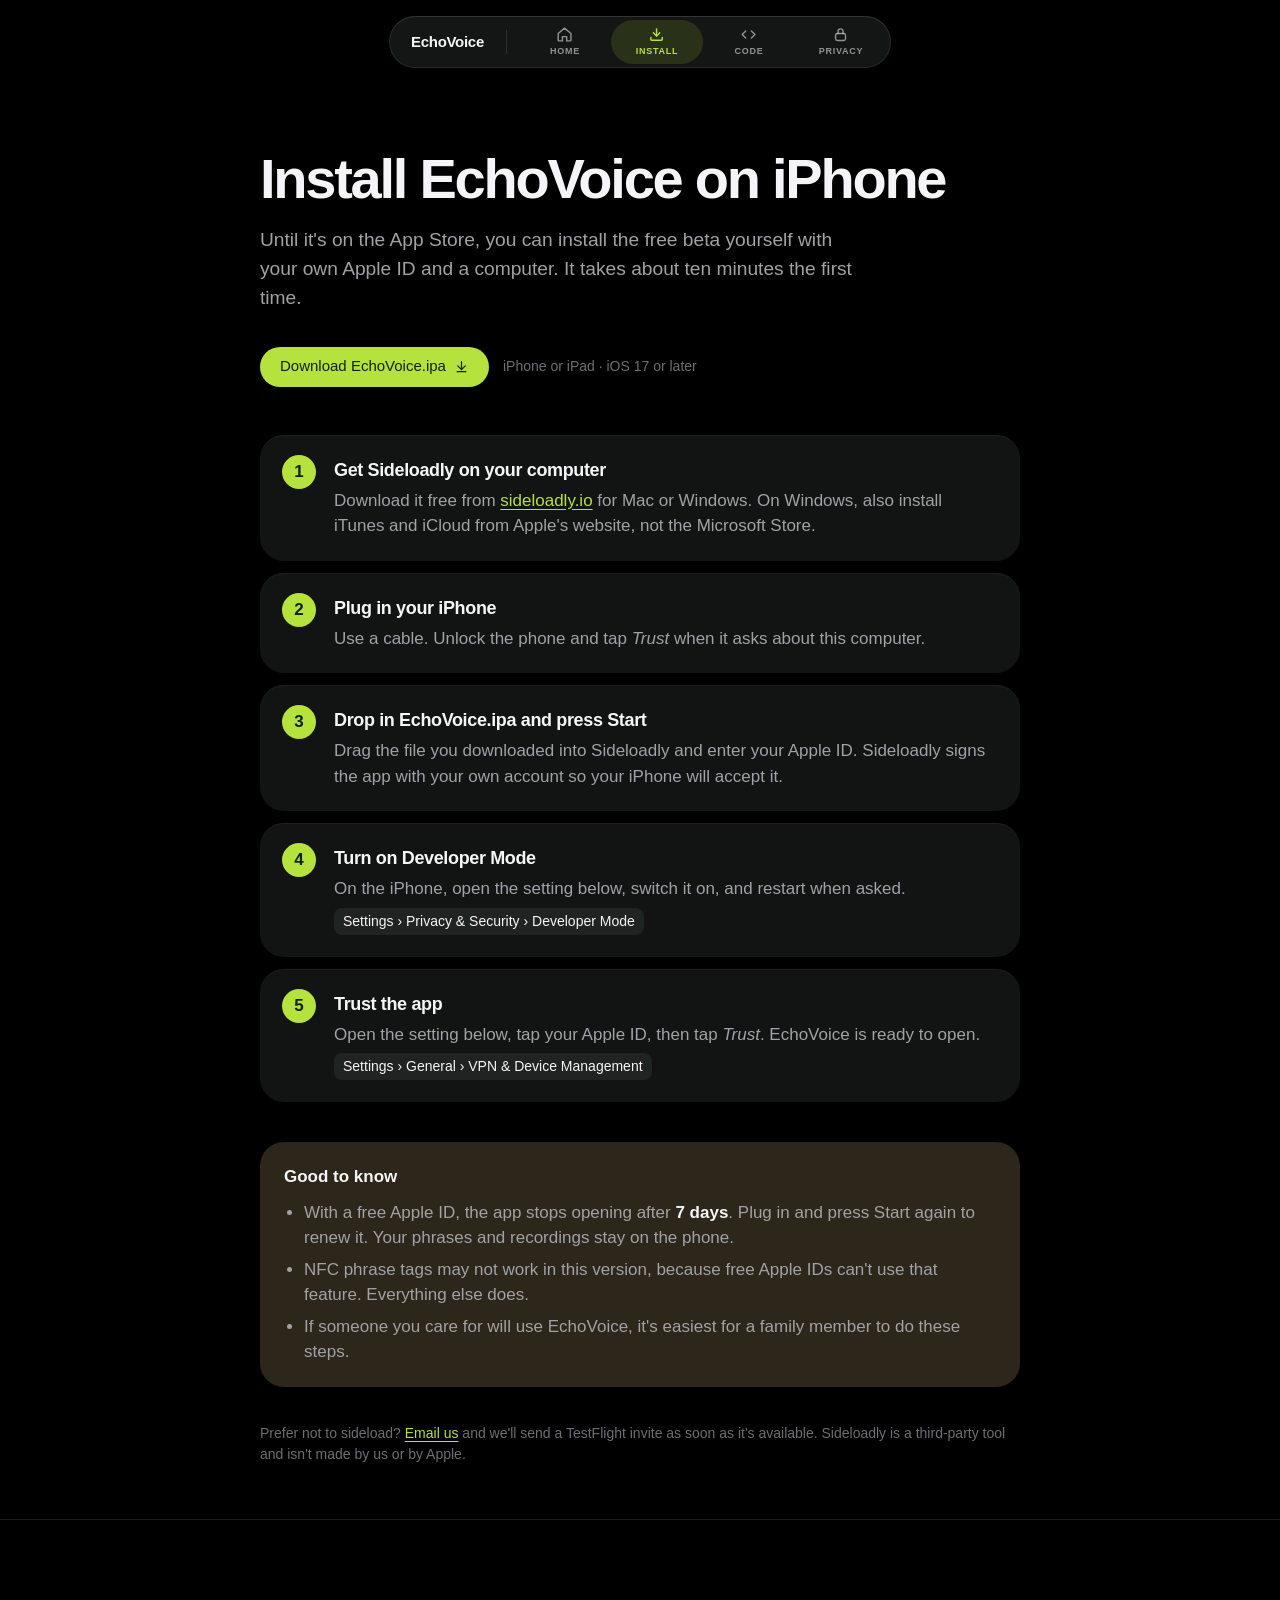
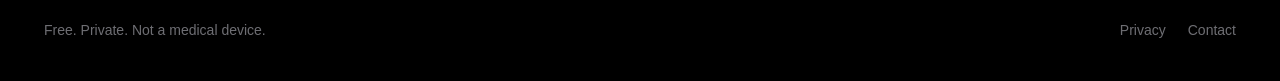
==== commit f38329ff: "feat: darker slimmer dock, brand on left, shorter page Drop the iPad, sticker wall and privacy secti" ====
--- a/docs/install/index.html
+++ b/docs/install/index.html
@@ -29,14 +29,14 @@
 </head>
 <body>
   <header class="dock dock-static" aria-label="Main">
+    <a class="dock-brand" href="../">EchoVoice</a>
+    <span class="dock-rule" aria-hidden="true"></span>
     <nav class="dock-tabs">
       <a class="dock-tab" href="../"><svg class="i" viewBox="0 0 24 24"><path class="ic-house" d="M3 10.5 12 3l9 7.5V20a1 1 0 0 1-1 1h-5v-6h-6v6H4a1 1 0 0 1-1-1z"/></svg>Home</a>
       <a class="dock-tab active" href="./" aria-current="page"><svg class="i" viewBox="0 0 24 24"><g class="ic-arrow"><path d="M12 4v10"/><path d="m7.5 9.5 4.5 4.5 4.5-4.5"/></g><path d="M4 16v3a1 1 0 0 0 1 1h14a1 1 0 0 0 1-1v-3"/></svg>Install</a>
       <a class="dock-tab" href="https://github.com/ayaanrustagi/echovoice"><svg class="i" viewBox="0 0 24 24"><path d="m8 7-5 5 5 5M16 7l5 5-5 5"/></svg>Code</a>
       <a class="dock-tab" href="../privacy/"><svg class="i" viewBox="0 0 24 24"><rect x="5" y="10.5" width="14" height="10" rx="2.5"/><path d="M8.5 10.5V7.5a3.5 3.5 0 0 1 7 0v3"/></svg>Privacy</a>
     </nav>
-    <span class="dock-rule" aria-hidden="true"></span>
-    <a class="dock-brand" href="../" aria-label="EchoVoice home"><img src="../assets/app-icon.png" alt="" width="28" height="28"><span>EchoVoice</span></a>
   </header>
 
   <main class="install">
--- a/docs/site.css
+++ b/docs/site.css
@@ -44,15 +44,15 @@
 
 /* ── Dock header: icon over label, a lime pill glides to the tab you're on ── */
 .dock {
-  --dock-bg: #f4f2ea;
-  --dock-ink: #46524a;
-  --dock-on: #1e4f2e;
-  --dock-pill: #e3f1bb;
+  --dock-bg: rgba(22, 24, 23, .92);
+  --dock-ink: rgba(245, 245, 247, .55);
+  --dock-on: var(--lime);
+  --dock-pill: rgba(181, 226, 60, .13);
   position: fixed; top: 16px; left: 50%; z-index: 50;
   display: flex; align-items: center; gap: 4px;
-  padding: 6px; border-radius: 999px;
+  padding: 4px; border-radius: 999px;
   background: var(--dock-bg); color: var(--dock-ink);
-  box-shadow: 0 1px 0 rgba(255, 255, 255, .9) inset, 0 10px 30px -8px rgba(0, 0, 0, .55), 0 2px 6px rgba(0, 0, 0, .25);
+  box-shadow: inset 0 0 0 1px rgba(255, 255, 255, .08), inset 0 1px 0 rgba(255, 255, 255, .06), 0 12px 30px -10px rgba(0, 0, 0, .8);
   translate: -50% 0;
   transition: translate .55s var(--ease), box-shadow .3s;
 }
@@ -71,13 +71,14 @@
 
 .dock-tab {
   position: relative; z-index: 1;
-  display: grid; justify-items: center; gap: 3px;
-  min-width: 74px; padding: 8px 12px 7px; border-radius: 999px;
-  font-size: 10px; font-weight: 700; letter-spacing: .08em; text-transform: uppercase;
+  display: grid; justify-items: center; gap: 2px;
+  min-width: 92px; padding: 6px 16px 5px; border-radius: 999px;
+  font-size: 9px; font-weight: 700; letter-spacing: .08em; text-transform: uppercase;
   transition: color .25s;
 }
-.dock-tab .i { width: 20px; height: 20px; stroke-width: 1.9; overflow: visible; }
-.dock-tab:hover, .dock-tab.active { color: var(--dock-on); }
+.dock-tab .i { width: 17px; height: 17px; stroke-width: 2; overflow: visible; }
+.dock-tab:hover { color: var(--ink); }
+.dock-tab.active { color: var(--dock-on); }
 .js .dock-tab { animation: tab-in .6s var(--ease) backwards; animation-delay: calc(.45s + var(--n, 0) * .05s); }
 @keyframes tab-in { from { opacity: 0; translate: 0 6px; } }
 
@@ -99,23 +100,21 @@
 @keyframes beat { 20% { transform: scale(1.25); } 40% { transform: scale(.95); } 60% { transform: scale(1.15); } }
 
 .dock-get {
-  display: grid; justify-items: center; gap: 3px;
-  min-width: 82px; padding: 8px 14px 7px; margin-left: 2px; border-radius: 999px;
-  background: var(--forest); color: #eaf6c8;
-  font-size: 10px; font-weight: 700; letter-spacing: .08em; text-transform: uppercase;
+  display: grid; justify-items: center; gap: 2px;
+  min-width: 96px; padding: 6px 16px 5px; margin-left: 4px; border-radius: 999px;
+  background: var(--lime); color: var(--lime-ink);
+  font-size: 9px; font-weight: 700; letter-spacing: .08em; text-transform: uppercase;
   transition: transform .35s var(--spring), background .2s;
 }
-.dock-get .i { width: 20px; height: 20px; stroke-width: 1.9; }
+.dock-get .i { width: 17px; height: 17px; stroke-width: 2.2; }
 .dock-get .ic-arrow { transform-box: fill-box; }
-.dock-get:hover { background: #245c36; transform: scale(1.04); }
+.dock-get:hover { background: #c4ec55; transform: scale(1.04); }
 .dock-get:hover .ic-arrow { animation: drop .7s var(--ease); }
 .dock-get:active { transform: scale(.96); }
 @keyframes drop { 40% { transform: translateY(3px); } 41% { opacity: 1; } }
 
-.dock-rule { width: 1px; height: 24px; margin: 0 10px 0 8px; background: rgba(30, 79, 46, .16); }
-.dock-brand { display: flex; align-items: center; gap: 8px; padding-right: 14px; color: var(--dock-on); font-weight: 800; font-size: 16px; letter-spacing: -.02em; }
-.dock-brand img { width: 28px; height: 28px; border-radius: 7px; transition: rotate .5s var(--spring); }
-.dock-brand:hover img { rotate: -12deg; }
+.dock-rule { width: 1px; height: 24px; margin: 0 8px 0 14px; background: rgba(255, 255, 255, .12); }
+.dock-brand { display: flex; align-items: center; gap: 8px; padding: 0 4px 0 18px; color: var(--ink); font-weight: 700; font-size: 15px; letter-spacing: -.02em; }
 
 .mob-brand { display: none; }
 
@@ -157,13 +156,6 @@
 .iphone::after { right: -5px; top: 25%; height: 10%; }
 .iphone img { width: 96.4%; margin: 1.8%; border-radius: 14% / 6.44%; } /* img margin % = % of the phone's own width */
 
-.ipad {
-  padding: 12px; border-radius: 40px; background: #1b1d1c;
-  box-shadow: inset 0 0 0 1.5px rgba(255, 255, 255, .16), 0 50px 90px -30px rgba(0, 0, 0, .9);
-}
-.ipad img { border-radius: 4.5% / 3.4%; }
-.ipad { border-radius: 6% / 4.5%; }
-
 /* ── Stickers ── */
 .sticker { position: absolute; display: block; filter: var(--die); transform: rotate(var(--r, 0deg)); }
 .sticker svg { display: block; width: 100%; height: 100%; }
@@ -219,7 +211,7 @@
 }
 
 /* ── Blocks ── */
-.block { position: relative; padding: clamp(110px, 14vw, 190px) 16px 0; text-align: center; }
+.block { position: relative; padding: clamp(80px, 9vw, 130px) 16px 0; text-align: center; }
 .head { max-width: 720px; margin: 0 auto; }
 .head p { margin: 16px auto 0; color: var(--muted); font-size: clamp(16px, 1.4vw, 19px); max-width: 560px; }
 
@@ -265,29 +257,11 @@
 .mini-chart polyline { fill: none; stroke: var(--lime); stroke-width: 3; stroke-linecap: round; stroke-linejoin: round; stroke-dasharray: 260; stroke-dashoffset: 260; transition: stroke-dashoffset 1.6s var(--ease) .3s; }
 .mini-chart.in polyline { stroke-dashoffset: 0; }
 
-.ipads { position: relative; width: min(720px, 100%); height: clamp(340px, 42vw, 560px); margin: 60px auto 0; }
-.ipad { position: absolute; width: clamp(210px, 28vw, 360px); padding: 9px; }
-.ipad-front { left: 50%; z-index: 2; translate: calc(-30% + var(--p, 0) * -10%) 0; }
-.ipad-back { left: 50%; translate: calc(-78% + var(--p, 0) * -14%) 10%; rotate: calc(-6deg + var(--p, 0) * -2deg); opacity: .6; }
-
-.wall {
-  width: min(1040px, 100%); margin: 60px auto 0; padding: clamp(36px, 6vw, 70px) clamp(20px, 4vw, 50px);
-  border-radius: 44px; background: radial-gradient(120% 90% at 50% 0%, #17231b, #0c0f0d 70%);
-  border: 1px solid var(--line);
-  display: grid; grid-template-columns: repeat(3, 1fr); gap: clamp(28px, 4vw, 48px) 20px;
-}
-.tag { display: grid; justify-items: center; gap: 16px; }
-.tag svg { width: clamp(84px, 10vw, 120px); height: clamp(84px, 10vw, 120px); filter: var(--die); transform: rotate(var(--r)); transition: transform .5s var(--spring); }
-.tag:hover svg { transform: rotate(0deg) scale(1.08); }
-.tag figcaption { font-weight: 600; font-size: 16px; }
-
-.privacy .facts { width: min(980px, 100%); margin: 60px auto 0; display: grid; grid-template-columns: repeat(3, 1fr); gap: 32px; text-align: left; }
-.facts p { margin: 0; padding-top: 18px; border-top: 1px solid var(--line); color: var(--muted); }
-.facts b { display: block; color: var(--ink); font-size: 20px; letter-spacing: -.02em; margin-bottom: 6px; }
 
 .story blockquote { margin: 0 auto; max-width: 860px; }
 .story blockquote p { margin: 0; font-size: clamp(26px, 3.4vw, 42px); line-height: 1.2; font-weight: 600; letter-spacing: -.03em; text-wrap: balance; }
 .story footer { margin-top: 26px; color: var(--muted); font-size: 15px; }
+.story h2 { margin-top: clamp(70px, 8vw, 110px); }
 .s-story { position: relative; display: inline-block; width: 110px; height: 100px; margin-bottom: 30px; }
 
 .get { overflow: hidden; padding-bottom: 0; }
@@ -390,8 +364,6 @@
 .js .sticker.pop.in { filter: var(--die); }
 .js .sticker.pop { transform: rotate(var(--r)) scale(.3); }
 .js .sticker.pop.in { transform: rotate(var(--r)) scale(1); }
-.js .tag.pop { transform: translateY(40px) scale(.7); }
-.js .tag.pop.in { transform: none; }
 .js .slide-up { opacity: 0; filter: blur(10px); transform: translateY(120px); transition: opacity 1s var(--ease), filter 1.1s var(--ease), transform 1.3s var(--ease); }
 .js .slide-up.in { filter: none; }
 .js .slide-up.in { opacity: 1; transform: none; }
@@ -412,9 +384,8 @@
   .b-ipad { grid-column: span 2; }
 }
 @media (max-width: 860px) {
-  .dock-tab { min-width: 64px; padding-inline: 8px; }
-  .dock-rule, .dock-brand span { display: none; }
-  .dock-brand { padding: 0 6px 0 4px; }
+  .dock-tab { min-width: 70px; padding-inline: 8px; }
+  .dock-rule, .dock-brand { display: none; }
 }
 @media (max-width: 700px) {
   /* on phones the dock becomes a tab bar at the bottom, like an iPhone app */
@@ -422,12 +393,10 @@
   .dock.tucked { translate: -50% calc(100% + 30px); }
   @keyframes dock-in { from { translate: -50% 140%; } }
   .dock-brand, .dock-rule, .dock-tab.wide { display: none; }
-  .dock-static .dock-brand { display: flex; padding: 0 8px 0 6px; }
   .dock-tab, .dock-get { min-width: 0; width: 62px; padding: 7px 0 6px; font-size: 9px; letter-spacing: .05em; }
   .foot { padding-bottom: 110px; }
   .hero { padding-top: 34px; }
   .mob-brand { display: inline-flex; align-items: center; gap: 10px; margin-bottom: 34px; font-weight: 700; font-size: 18px; letter-spacing: -.02em; }
-  .mob-brand img { border-radius: 8px; }
   .kicker { font-size: 15px; }
   .stage { height: 620px; margin-top: 24px; }
   .hero-tilt { width: 250px; }
@@ -436,14 +405,12 @@
   .s-onetap { width: 110px; height: 60px; --x: 66% !important; --y: -2% !important; }
   .s-mic { width: 46px; height: 46px; --x: 2% !important; --y: 8% !important; }
   .s-wave { --x: 0% !important; --y: 56% !important; }
-  .points, .privacy .facts { grid-template-columns: 1fr; gap: 20px; }
-  .wall { grid-template-columns: 1fr 1fr; border-radius: 32px; }
+  .points { grid-template-columns: 1fr; gap: 20px; }
   .q1 { left: -6px; top: 14%; } .q2 { right: -6px; top: 66%; }
   .quote-card b { font-size: 14px; }
   .s-bank-mic { right: 2%; width: 64px; height: 64px; }
   .s-tile-a { width: 92px; height: 76px; left: 0; } .s-tile-b { width: 86px; height: 70px; right: 0; }
   .mini-chart { left: 4%; bottom: -30px; }
-  .ipads { height: 360px; }
   .bento { grid-auto-rows: 170px; }
   .b-siri, .b-suggest { grid-column: span 2; }
 }
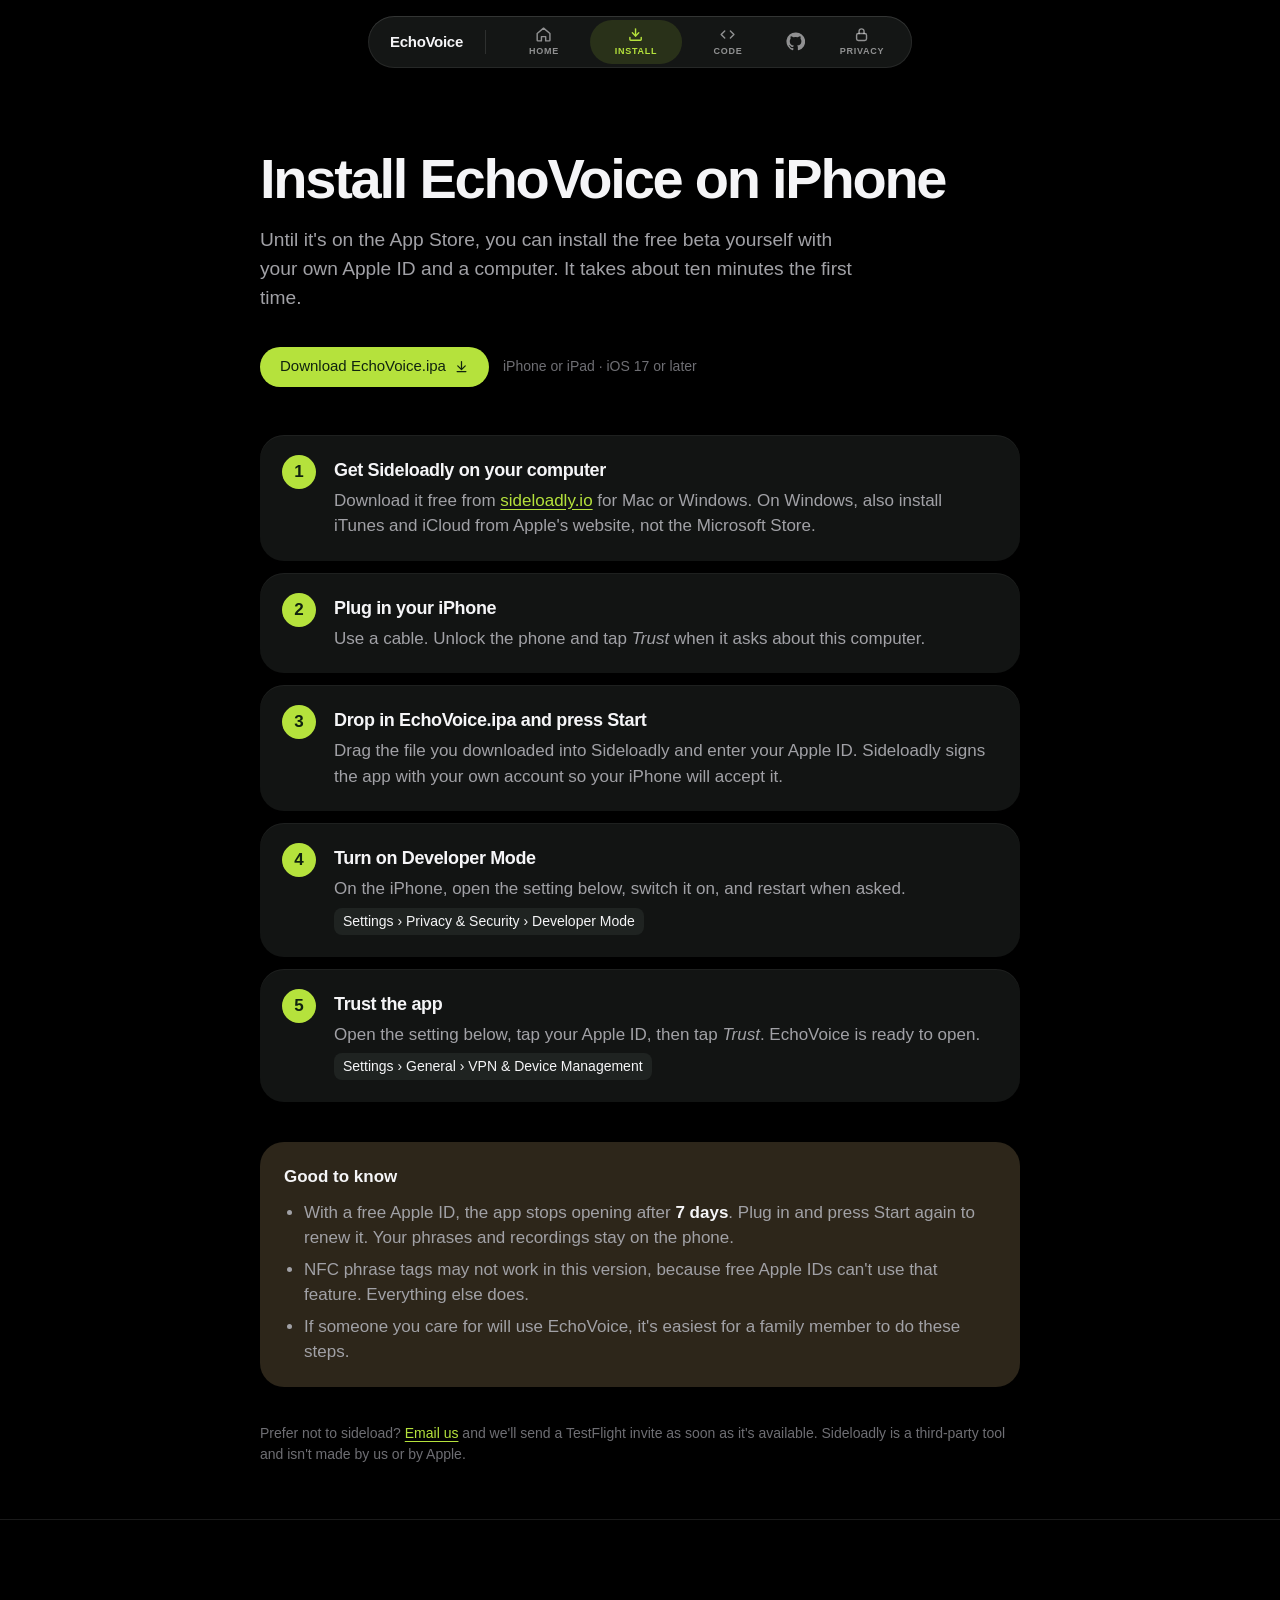
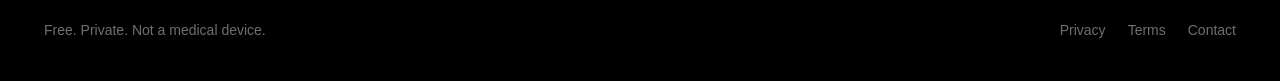
==== commit f32aef7d: "feat: add privacy and terms pages, GitHub button in header" ====
--- a/docs/install/index.html
+++ b/docs/install/index.html
@@ -35,6 +35,7 @@
       <a class="dock-tab" href="../"><svg class="i" viewBox="0 0 24 24"><path class="ic-house" d="M3 10.5 12 3l9 7.5V20a1 1 0 0 1-1 1h-5v-6h-6v6H4a1 1 0 0 1-1-1z"/></svg>Home</a>
       <a class="dock-tab active" href="./" aria-current="page"><svg class="i" viewBox="0 0 24 24"><g class="ic-arrow"><path d="M12 4v10"/><path d="m7.5 9.5 4.5 4.5 4.5-4.5"/></g><path d="M4 16v3a1 1 0 0 0 1 1h14a1 1 0 0 0 1-1v-3"/></svg>Install</a>
       <a class="dock-tab" href="https://github.com/ayaanrustagi/echovoice"><svg class="i" viewBox="0 0 24 24"><path d="m8 7-5 5 5 5M16 7l5 5-5 5"/></svg>Code</a>
+      <a class="dock-gh" href="https://github.com/ayaanrustagi/echovoice" aria-label="EchoVoice on GitHub"><svg viewBox="0 0 24 24" fill="currentColor"><path d="M12 .5a11.5 11.5 0 0 0-3.64 22.41c.58.1.79-.25.79-.56v-2c-3.2.7-3.88-1.37-3.88-1.37-.52-1.33-1.28-1.69-1.28-1.69-1.05-.71.08-.7.08-.7 1.15.08 1.76 1.19 1.76 1.19 1.03 1.76 2.7 1.25 3.36.96.1-.75.4-1.25.73-1.54-2.55-.29-5.24-1.28-5.24-5.68 0-1.25.45-2.28 1.18-3.08-.12-.29-.51-1.46.11-3.05 0 0 .97-.31 3.17 1.18a11 11 0 0 1 5.78 0c2.2-1.49 3.17-1.18 3.17-1.18.63 1.59.23 2.76.11 3.05.74.8 1.18 1.83 1.18 3.08 0 4.41-2.69 5.38-5.25 5.67.41.36.78 1.06.78 2.14v3.17c0 .31.21.67.8.56A11.5 11.5 0 0 0 12 .5z"/></svg></a>
       <a class="dock-tab" href="../privacy/"><svg class="i" viewBox="0 0 24 24"><rect x="5" y="10.5" width="14" height="10" rx="2.5"/><path d="M8.5 10.5V7.5a3.5 3.5 0 0 1 7 0v3"/></svg>Privacy</a>
     </nav>
   </header>
@@ -71,7 +72,7 @@
   <footer class="foot">
     <div class="foot-row">
       <span>Free. Private. Not a medical device.</span>
-      <nav aria-label="Footer"><a href="../privacy/">Privacy</a><a href="mailto:ayaan.rustagi2010@gmail.com">Contact</a></nav>
+      <nav aria-label="Footer"><a href="../privacy/">Privacy</a><a href="../terms/">Terms</a><a href="mailto:ayaan.rustagi2010@gmail.com">Contact</a></nav>
     </div>
   </footer>
 </body>
--- a/docs/site.css
+++ b/docs/site.css
@@ -99,6 +99,13 @@
 @keyframes draw { from { stroke-dashoffset: 40; } }
 @keyframes beat { 20% { transform: scale(1.25); } 40% { transform: scale(.95); } 60% { transform: scale(1.15); } }
 
+.dock-gh {
+  display: grid; place-items: center; width: 40px; height: 40px; align-self: center; margin-left: 2px; border-radius: 50%;
+  transition: color .25s, background .25s, transform .35s var(--spring);
+}
+.dock-gh svg { width: 19px; height: 19px; }
+.dock-gh:hover { color: var(--ink); background: var(--dock-pill); transform: scale(1.08) rotate(-8deg); }
+.js .dock-gh { animation: tab-in .6s var(--ease) backwards; animation-delay: .7s; }
 .dock-get {
   display: grid; justify-items: center; gap: 2px;
   min-width: 96px; padding: 6px 16px 5px; margin-left: 4px; border-radius: 999px;
@@ -167,9 +174,9 @@
 .cta-sm { height: 40px; padding: 0 20px; font-size: 15px; gap: 8px; font-weight: 500; }
 .cta-sm .i { width: 15px; height: 15px; }
 
-.stage { position: relative; width: min(1100px, 100%); height: clamp(640px, 64vw, 880px); margin: 40px auto 0; perspective: 1400px; }
+.stage { position: relative; width: min(1100px, 100%); height: calc(clamp(220px, 21vw, 300px) * 2.3 + 50px); margin: 32px auto 0; perspective: 1400px; }
 .hero-tilt {
-  position: absolute; left: 50%; top: 4%; width: clamp(270px, 27vw, 380px); translate: -50% 0; z-index: 3;
+  position: absolute; left: 50%; top: 4%; width: clamp(220px, 21vw, 300px); translate: -50% 0; z-index: 3;
   transform-origin: 50% 0;
   transform: rotateX(calc(16deg * (1 - var(--hp, 0)))) scale(calc(.9 + .1 * var(--hp, 0)));
 }
@@ -215,8 +222,8 @@
 .head { max-width: 720px; margin: 0 auto; }
 .head p { margin: 16px auto 0; color: var(--muted); font-size: clamp(16px, 1.4vw, 19px); max-width: 560px; }
 
-.duo { position: relative; width: min(700px, 100%); height: clamp(520px, 62vw, 700px); margin: 70px auto 0; }
-.duo .iphone { position: absolute; top: 0; width: clamp(220px, 27vw, 310px); }
+.duo { position: relative; width: min(600px, 100%); height: clamp(420px, 48vw, 540px); margin: 50px auto 0; }
+.duo .iphone { position: absolute; top: 0; width: clamp(180px, 21vw, 240px); }
 .duo-front { left: 50%; z-index: 2; translate: calc(-38% + var(--p, 0) * -14%) 0; rotate: calc(var(--p, 0) * -2deg); }
 .duo-back { left: 50%; translate: calc(-70% + var(--p, 0) * -22%) 8%; rotate: calc(-7deg + var(--p, 0) * -3deg); opacity: .78; }
 .s-tile-a { width: 120px; height: 98px; left: 4%; top: 58%; z-index: 3; }
@@ -231,7 +238,7 @@
 @keyframes bars { 0%, 100% { transform: scaleY(.3); } 50% { transform: scaleY(1); } }
 
 .bank-stage { position: relative; width: min(900px, 100%); margin: 70px auto 0; }
-.bank-phone { width: clamp(240px, 28vw, 320px); margin: 0 auto; }
+.bank-phone { width: clamp(190px, 21vw, 250px); margin: 0 auto; }
 .quote-card {
   position: absolute; display: flex; align-items: center; gap: 12px; padding: 14px 18px 14px 14px; text-align: left;
   border-radius: 22px; background: #f7f5ed; color: #0b2415; box-shadow: 0 24px 50px -16px rgba(0, 0, 0, .8);
@@ -248,7 +255,7 @@
 .split-copy .lead { margin-left: 0; }
 .note { margin: 18px 0 0; font-size: 14px; color: var(--dim); }
 .split-art { position: relative; display: flex; justify-content: center; }
-.split-art .iphone { width: clamp(230px, 26vw, 310px); }
+.split-art .iphone { width: clamp(190px, 21vw, 250px); }
 .tilt-r { rotate: 4deg; }
 .mini-chart { position: absolute; left: 0; bottom: 12%; width: 220px; padding: 14px 16px; border-radius: 20px; rotate: -3deg; z-index: 2; }
 .mini-chart small { font-size: 12px; color: var(--muted); }
@@ -271,7 +278,7 @@
   height: clamp(300px, 34vw, 420px); margin-top: 80px; overflow: hidden;
   -webkit-mask-image: linear-gradient(#000 55%, transparent); mask-image: linear-gradient(#000 55%, transparent);
 }
-.peek { width: clamp(240px, 28vw, 320px); margin: 0 auto; }
+.peek { width: clamp(190px, 21vw, 250px); margin: 0 auto; }
 
 .foot { padding: 70px clamp(16px, 4vw, 44px) 40px; border-top: 1px solid var(--line); position: relative; z-index: 1; background: var(--bg); }
 .wordmark { margin: 0; font-weight: 800; letter-spacing: -.06em; line-height: .8; font-size: clamp(64px, 17vw, 250px); color: #121513; text-align: center; user-select: none; }
@@ -393,13 +400,15 @@
   .dock.tucked { translate: -50% calc(100% + 30px); }
   @keyframes dock-in { from { translate: -50% 140%; } }
   .dock-brand, .dock-rule, .dock-tab.wide { display: none; }
+  .dock-gh { width: 44px; height: 44px; }
+  .dock-static .dock-tab[href^="http"] { display: none; }
   .dock-tab, .dock-get { min-width: 0; width: 62px; padding: 7px 0 6px; font-size: 9px; letter-spacing: .05em; }
   .foot { padding-bottom: 110px; }
   .hero { padding-top: 34px; }
   .mob-brand { display: inline-flex; align-items: center; gap: 10px; margin-bottom: 34px; font-weight: 700; font-size: 18px; letter-spacing: -.02em; }
   .kicker { font-size: 15px; }
-  .stage { height: 620px; margin-top: 24px; }
-  .hero-tilt { width: 250px; }
+  .stage { height: calc(210px * 2.3 + 50px); margin-top: 24px; }
+  .hero-tilt { width: 210px; }
   .said { left: auto; right: -8px; font-size: 15px; padding: 10px 14px; }
   .s-bigbear { width: 120px; height: 110px; --x: 66% !important; --y: 44% !important; }
   .s-onetap { width: 110px; height: 60px; --x: 66% !important; --y: -2% !important; }
